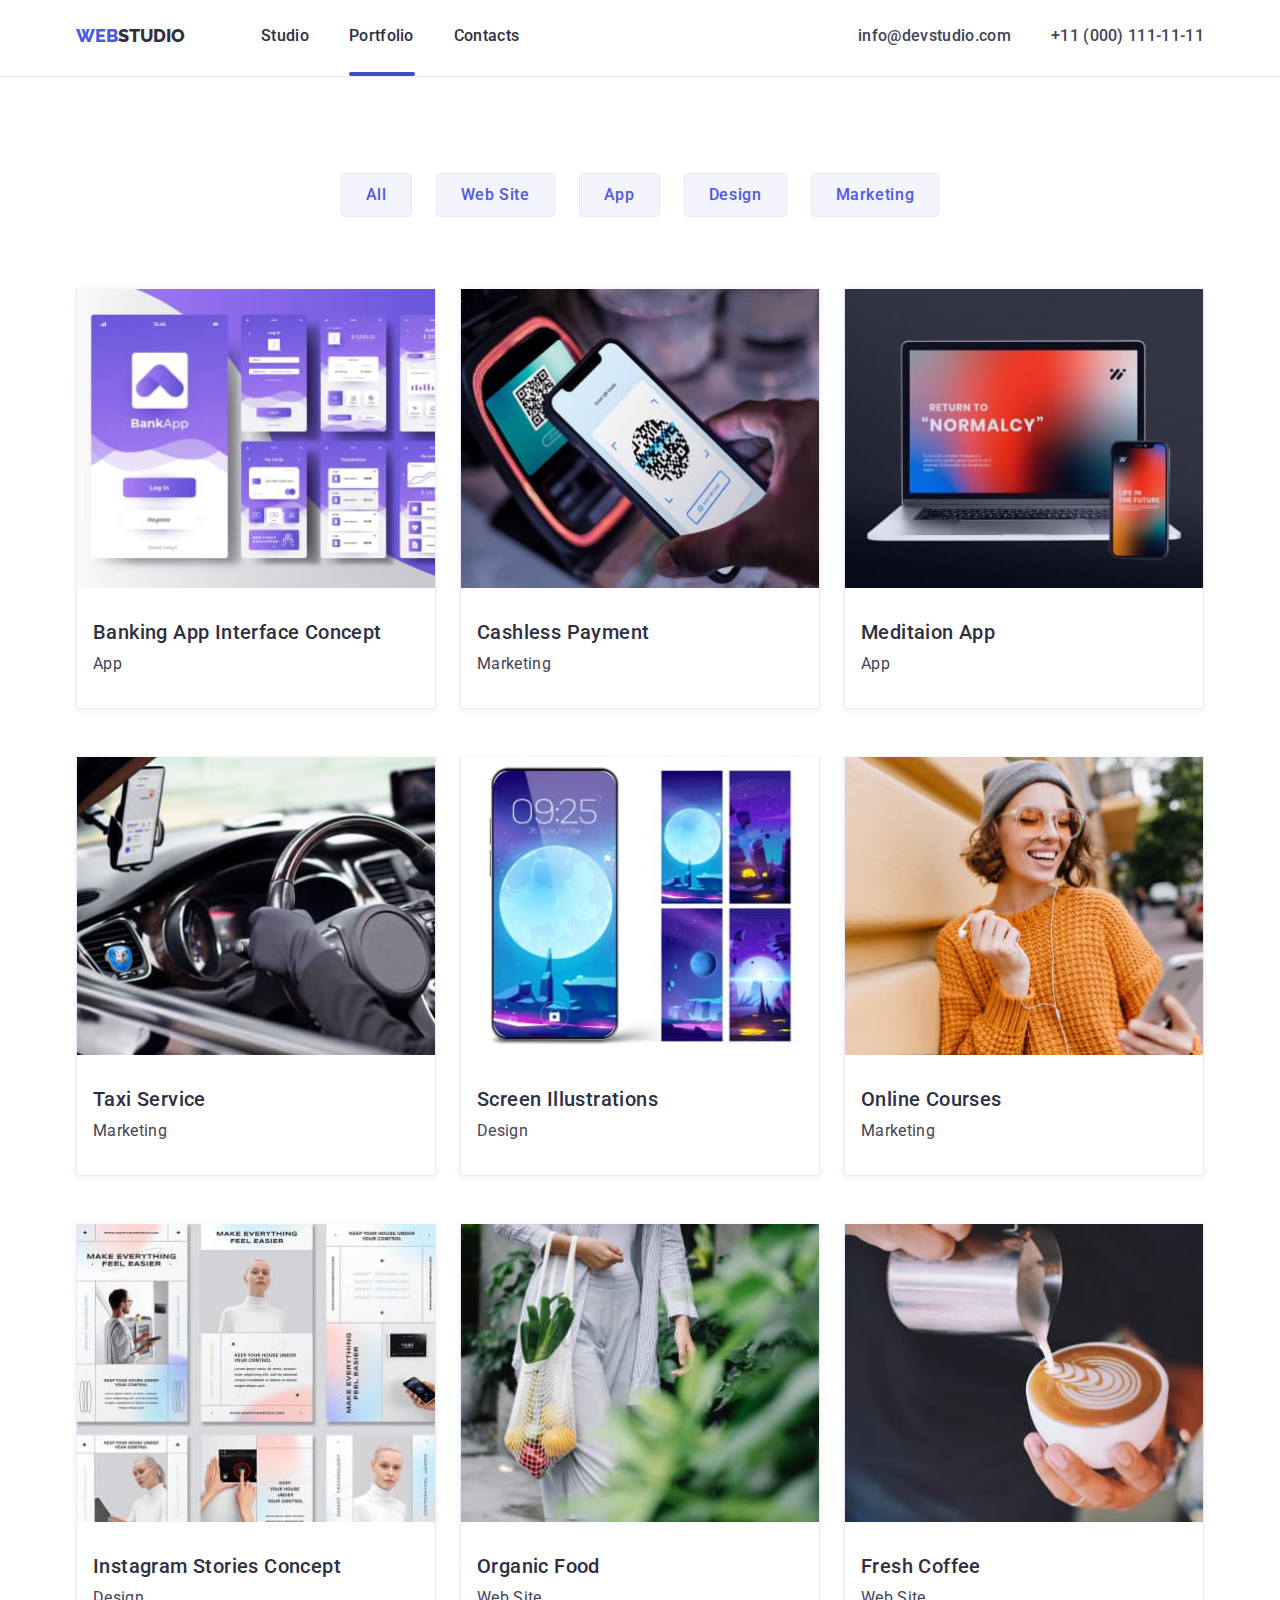
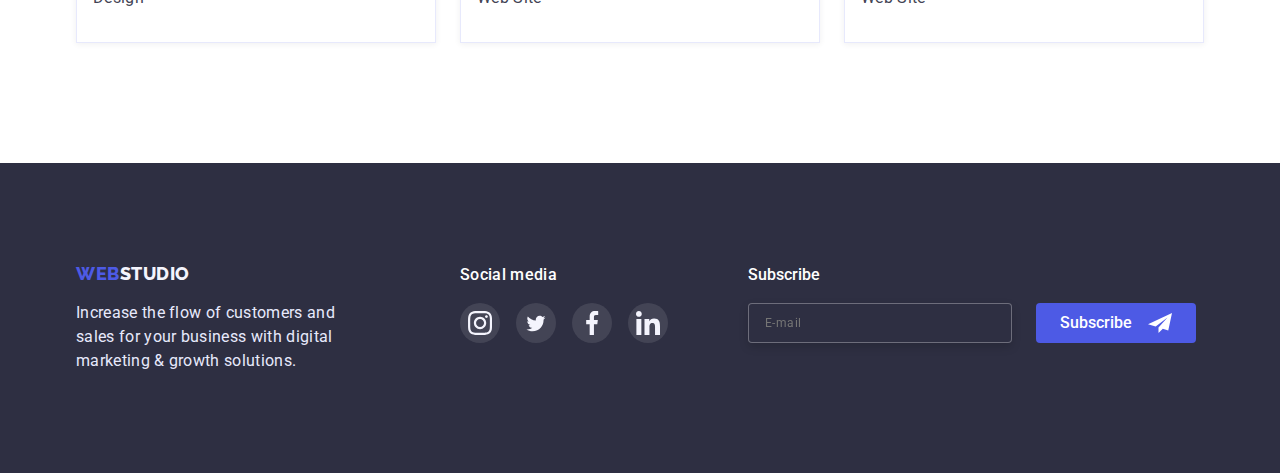
==== portfolio.html @ 26decfd2 "Initial commit" ====
<!DOCTYPE html>
<html lang="en">
  <head>
    <meta charset="UTF-8" />
    <meta http-equiv="X-UA-Compatible" content="IE=edge" />
    <meta name="viewport" content="width=device-width, initial-scale=1.0" />
    <title>Document</title>

    <link rel="preconnect" href="https://fonts.googleapis.com" />
    <link rel="preconnect" href="https://fonts.gstatic.com" crossorigin />
    <link
      href="https://fonts.googleapis.com/css2?family=Raleway:wght@800&family=Roboto:wght@400;500;700&display=swap"
      rel="stylesheet"
    />
    <link
      rel="stylesheet"
      href="https://cdnjs.cloudflare.com/ajax/libs/modern-normalize/1.1.0/modern-normalize.min.css"
    />
    <link rel="stylesheet" href="./css/styles.css" />
  </head>
  <body>
    <header class="headert">
      <div class="container">
        <div class="div-flex">
          <nav class="navigation">
            <a href="./index.html" class="logo"><span>Web</span>Studio</a>

            <ul class="site-nav">
              <li class="nav-flex">
                <a class="nav" href="./index.html">Studio</a>
              </li>
              <li class="nav-flex">
                <a class="nav nav-active" href="./portfolio.html">Portfolio</a>
              </li>
              <li class="nav-flex"><a class="nav" href="">Contacts</a></li>
            </ul>

            <address class="holder">
              <ul class="address-list-item">
                <li class="nav-flex">
                  <a class="address-list" href="mailto:info@devstudio.com"
                    >info@devstudio.com</a
                  >
                </li>
                <li class="nav-flex">
                  <a class="address-list" href="tel:+110001111111"
                    >+11 (000) 111-11-11</a
                  >
                </li>
              </ul>
            </address>
          </nav>
        </div>
      </div>
    </header>
    <main>
      <section class="control">
        <div class="container">
          <h1 hidden>Our Portfolio</h1>
          <ul class="btn-tiny">
            <li class="wide">
              <button class="btn-large" type="button">All</button>
            </li>
            <li class="wide">
              <button class="btn-large" type="button">Web Site</button>
            </li>
            <li class="wide">
              <button class="btn-large" type="button">App</button>
            </li>
            <li class="wide">
              <button class="btn-large" type="button">Design</button>
            </li>
            <li class="wide">
              <button class="btn-large" type="button">Marketing</button>
            </li>
          </ul>
          <ul class="pic">
            <li class="item-list">
              <a class="thumb" href="">
                <div class="overlay-position">
                  <img
                    src="./images/portfolio1.jpg"
                    alt="bank application"
                    width="360"
                  />

                  <div class="overlay">
                    <p class="thumb-text">
                      14 Stylish and User-Friendly App Design Concepts · Task
                      Manager App · Calorie Tracker App · Exotic Fruit Ecommerce
                      App · Cloud Storage App
                    </p>
                  </div>
                </div>
                <div class="huge">
                  <h2 class="headline">Banking App Interface Concept</h2>
                  <p class="headline-desc">App</p>
                </div>
              </a>
            </li>
            <li class="item-list">
              <a class="thumb" href="">
                <div class="overlay-position">
                  <img
                    src="./images/portfolio2.jpg"
                    alt="bank application"
                    width="360"
                  />

                  <div class="overlay">
                    <p class="thumb-text">
                      14 Stylish and User-Friendly App Design Concepts · Task
                      Manager App · Calorie Tracker App · Exotic Fruit Ecommerce
                      App · Cloud Storage App
                    </p>
                  </div>
                </div>
                <div class="huge">
                  <h2 class="headline">Cashless Payment</h2>
                  <p class="headline-desc">Marketing</p>
                </div>
              </a>
            </li>
            <li class="item-list">
              <a class="thumb" href="">
                <div class="overlay-position">
                  <img
                    src="./images/portfolio3.jpg"
                    alt="bank application"
                    width="360"
                  />

                  <div class="overlay">
                    <p class="thumb-text">
                      14 Stylish and User-Friendly App Design Concepts · Task
                      Manager App · Calorie Tracker App · Exotic Fruit Ecommerce
                      App · Cloud Storage App
                    </p>
                  </div>
                </div>
                <div class="huge">
                  <h2 class="headline">Meditaion App</h2>
                  <p class="headline-desc">App</p>
                </div>
              </a>
            </li>
            <li class="item-list">
              <a class="thumb" href="">
                <div class="overlay-position">
                  <img
                    src="./images/portfolio4.jpg"
                    alt="bank application"
                    width="360"
                  />

                  <div class="overlay">
                    <p class="thumb-text">
                      14 Stylish and User-Friendly App Design Concepts · Task
                      Manager App · Calorie Tracker App · Exotic Fruit Ecommerce
                      App · Cloud Storage App
                    </p>
                  </div>
                </div>
                <div class="huge">
                  <h2 class="headline">Taxi Service</h2>
                  <p class="headline-desc">Marketing</p>
                </div>
              </a>
            </li>
            <li class="item-list">
              <a class="thumb" href="">
                <div class="overlay-position">
                  <img
                    src="./images/portfolio5.jpg"
                    alt="bank application"
                    width="360"
                  />

                  <div class="overlay">
                    <p class="thumb-text">
                      14 Stylish and User-Friendly App Design Concepts · Task
                      Manager App · Calorie Tracker App · Exotic Fruit Ecommerce
                      App · Cloud Storage App
                    </p>
                  </div>
                </div>
                <div class="huge">
                  <h2 class="headline">Screen Illustrations</h2>
                  <p class="headline-desc">Design</p>
                </div>
              </a>
            </li>
            <li class="item-list">
              <a class="thumb" href="">
                <div class="overlay-position">
                  <img
                    src="./images/portfolio6.jpg"
                    alt="bank application"
                    width="360"
                  />

                  <div class="overlay">
                    <p class="thumb-text">
                      14 Stylish and User-Friendly App Design Concepts · Task
                      Manager App · Calorie Tracker App · Exotic Fruit Ecommerce
                      App · Cloud Storage App
                    </p>
                  </div>
                </div>
                <div class="huge">
                  <h2 class="headline">Online Courses</h2>
                  <p class="headline-desc">Marketing</p>
                </div>
              </a>
            </li>
            <li class="item-list">
              <a class="thumb" href="">
                <div class="overlay-position">
                  <img
                    src="./images/portfolio7.jpg"
                    alt="bank application"
                    width="360"
                  />

                  <div class="overlay">
                    <p class="thumb-text">
                      14 Stylish and User-Friendly App Design Concepts · Task
                      Manager App · Calorie Tracker App · Exotic Fruit Ecommerce
                      App · Cloud Storage App
                    </p>
                  </div>
                </div>
                <div class="huge">
                  <h2 class="headline">Instagram Stories Concept</h2>
                  <p class="headline-desc">Design</p>
                </div>
              </a>
            </li>
            <li class="item-list">
              <a class="thumb" href="">
                <div class="overlay-position">
                  <img
                    src="./images/portfolio8.jpg"
                    alt="bank application"
                    width="360"
                  />

                  <div class="overlay">
                    <p class="thumb-text">
                      14 Stylish and User-Friendly App Design Concepts · Task
                      Manager App · Calorie Tracker App · Exotic Fruit Ecommerce
                      App · Cloud Storage App
                    </p>
                  </div>
                </div>
                <div class="huge">
                  <h2 class="headline">Organic Food</h2>
                  <p class="headline-desc">Web Site</p>
                </div>
              </a>
            </li>
            <li class="item-list">
              <a class="thumb" href="">
                <div class="overlay-position">
                  <img
                    src="./images/portfolio9.jpg"
                    alt="bank application"
                    width="360"
                  />

                  <div class="overlay">
                    <p class="thumb-text">
                      14 Stylish and User-Friendly App Design Concepts · Task
                      Manager App · Calorie Tracker App · Exotic Fruit Ecommerce
                      App · Cloud Storage App
                    </p>
                  </div>
                </div>
                <div class="huge">
                  <h2 class="headline">Fresh Coffee</h2>
                  <p class="headline-desc">Web Site</p>
                </div>
              </a>
            </li>
          </ul>
        </div>
      </section>
    </main>
    <footer class="footer">
      <div class="container position">
        <div class="snippet">
          <a href="./index.html" class="logo-desc"><span>Web</span>Studio</a>
          <p class="items">
            Increase the flow of customers and sales for your business with
            digital marketing & growth solutions.
          </p>
        </div>
        <div class="subtitle-position">
          <h2 class="subtitle">Social media</h2>
          <ul class="subtitle-icon">
            <li class="subtitle-list">
              <a href="" class="subtitle-item">
                <svg class="sprite" width="24px" height="24px">
                  <use href="./images/icons.svg#icon-instagram"></use>
                </svg>
              </a>
            </li>
            <li class="subtitle-list">
              <a href="" class="subtitle-item">
                <svg class="sprite" width="24px" height="19px">
                  <use href="./images/icons.svg#icon-twitter"></use>
                </svg>
              </a>
            </li>
            <li class="subtitle-list">
              <a href="" class="subtitle-item">
                <svg class="sprite" width="24px" height="24px">
                  <use href="./images/icons.svg#icon-facebook"></use>
                </svg>
              </a>
            </li>
            <li class="subtitle-list">
              <a href="" class="subtitle-item">
                <svg class="sprite" width="24px" height="24px">
                  <use href="./images/icons.svg#icon-linkedin"></use>
                </svg>
              </a>
            </li>
          </ul>
        </div>
        <div class="form-position">
          <form class="form-table">
            <p class="form-heading">Subscribe</p>
            <div class="modal-pos-btn">
              <input
                aria-label="email"
                type="email"
                name="mail"
                id="mail"
                placeholder="E-mail"
                class="form-registration"
              />
              <button type="submit" class="form-btn">
                Subscribe
                <svg class="modal-picture-svg" width="24px" height="24px">
                  <use href="./images/icons.svg#icon-Frame"></use>
                </svg>
              </button>
            </div>
          </form>
        </div>
      </div>
    </footer>
  </body>
</html>
---- css/styles.css ----
a {
  text-decoration: none;
}
ul {
  margin: 0;
  padding: 0;
  list-style: 0;
}
h1,
h2,
h3,
h4,
p {
  margin: 0;
}
img {
  display: block;
  max-width: 100%;
  height: auto;
}
body {
  font-family: "Roboto", sans-serif;
  color: #434455;
  margin: 0;
}

.container {
  padding-left: 15px;
  padding-right: 15px;
  margin-left: auto;
  margin-right: auto;
  width: 1158px;
}
.headert {
  padding-top: 24px;
  border-bottom: 1px solid #e7e9fc;
}

/* ЛОГО */
.logo > span {
  font-family: "Raleway", sans-serif;
  font-size: 18px;
  line-height: 1.3;
  color: #4d5ae5;
  text-transform: uppercase;
  font-weight: 800;
  text-decoration: none;
}

.logo {
  font-family: "Raleway", sans-serif;
  font-size: 18px;
  line-height: 1.3;
  color: #2e2f42;
  text-transform: uppercase;
  font-weight: 800;
  text-decoration: none;
}

.site-nav {
  font-weight: 500;
  list-style-type: none;
  display: flex;
  margin-left: 76px;
  position: relative;
}
.site-nav .nav {
  display: block;
}
.site-nav .nav-flex:not(:last-child) {
  margin-right: 40px;
}

.nav {
  font-size: 16px;
  line-height: 1.5;
  letter-spacing: 0.02em;
  color: #2e2f42;
  text-decoration: none;
}
.navigation {
  display: flex;
  text-align: center;
  padding-bottom: 28px;
}
.nav:hover,
.nav:focus {
  color: #404bbf;
  transition-timing-function: cubic-bezier(0.4, 0, 0.2, 1);
  transition-duration: 250ms;
}
.address-list {
  text-decoration: none;
  color: #434455;
}

.address-list-item {
  display: flex;
  font-size: 16px;
  line-height: 1.5;
  letter-spacing: 0.02em;
  list-style-type: none;
  font-style: normal;
  font-weight: 500;
  margin-top: 0;
  margin-bottom: 0;
  margin-left: auto;
}
.address-list-item .nav-flex + .nav-flex {
  margin-left: 40px;
}

.address-list:hover,
.address-list:focus {
  color: #404bbf;
  transition-timing-function: cubic-bezier(0.4, 0, 0.2, 1);
  transition-duration: 250ms;
}
.holder {
  margin-left: auto;
}
.navigation-active::after {
  content: "";
  position: absolute;
  display: block;
  background: #404bbf;
  border-radius: 2px;
  width: 48px;
  height: 4px;
  margin-top: 24px;
}
.nav-active::after {
  content: "";
  position: absolute;
  display: block;
  background: #404bbf;
  border-radius: 2px;
  width: 66px;
  height: 4px;
  margin-top: 24px;
}
/* Секция Герой */
.title {
  font-weight: 700;
  font-size: 56px;
  letter-spacing: 0.02em;
  line-height: 1.1;
  color: #ffffff;
  width: 496px;
  margin: auto;
}
.thumbnail {
  background-size: cover;
  max-width: 1440px;
  background-image: linear-gradient(
      rgba(46, 47, 66, 0.7),
      rgba(46, 47, 66, 0.7)
    ),
    url("../images/people-office.jpg");
  margin-left: auto;
  margin-right: auto;
  text-align: center;
  background-color: #2e2f42;
  padding-bottom: 188px;
  padding-top: 188px;
}
button {
  font-family: inherit;
  cursor: pointer;
}
.btn:hover,
.btn:focus {
  background-color: #404bbf;
  transition-timing-function: cubic-bezier(0.4, 0, 0.2, 1);
  transition-duration: 250ms;
}
.btn-tiny {
  list-style-type: none;
  display: flex;
  justify-content: center;

  margin-bottom: 72px;
}
.btn-large {
  font-weight: 500;
  display: flex;
  align-items: center;
  text-align: center;
  letter-spacing: 0.04em;
  background: #f4f4fd;
  color: #4d5ae5;
  display: inline-block;
  border: 1px solid #e7e9fc;
  border-radius: 4px;
  min-width: 30px;
  padding: 12px 24px;
}
.btn-large:hover,
.btn-large:focus {
  background-color: #404bbf;
  color: #ffffff;
  transition-timing-function: cubic-bezier(0.4, 0, 0.2, 1);
  transition-duration: 250ms;
}
.btn {
  font-weight: 500;
  align-items: center;
  font-size: 16px;
  line-height: 1.5;
  letter-spacing: 0.04em;
  color: #ffffff;
  padding: 16px 32px;
  display: inline-block;
  min-width: 169px;
  text-align: center;
  margin-top: 48px;
  background: #4d5ae5;
  box-shadow: 0px 4px 4px rgba(0, 0, 0, 0.15);
  border-radius: 4px;
  border: none;
}
/* Секция1 */
.section {
  padding-top: 120px;
  padding-bottom: 120px;
}
.subject {
  font-weight: 500;
  font-size: 20px;
  line-height: 1.2;
  color: #2e2f42;
  letter-spacing: 0.02em;
  margin-bottom: 8px;
}
.item {
  font-size: 16px;
  line-height: 1.5;
  color: #434455;
  letter-spacing: 0.02em;
  list-style-type: none;
  margin-top: 0;
  width: 264px;
}
.aside {
  list-style-type: none;
  display: flex;
}

.excerpt {
  margin-right: 24px;
}
.excerpt:last-child {
  margin-right: 0px;
}
.avatar {
  display: flex;
  justify-content: center;
  padding: 24px 100px;
  background: #f4f4fd;
  border-radius: 4px;
  margin-bottom: 8px;
}
.avatar-icon {
  width: 64px;
  height: 64px;
}

/* Секция2 */
.heading {
  font-weight: 700;
  font-size: 36px;
  line-height: 1.1;
  text-align: center;
  text-transform: capitalize;
  color: #2e2f42;
  letter-spacing: 0.02em;
  margin-bottom: 72px;
  margin-top: 0;
}
.content {
  padding-bottom: 120px;
}
.pic {
  list-style-type: none;
  display: flex;
  flex-wrap: wrap;
}
.image {
  box-shadow: 0px 1px 6px rgba(46, 47, 66, 0.08),
    0px 1px 1px rgba(46, 47, 66, 0.16), 0px 2px 1px rgba(46, 47, 66, 0.08);
  border-radius: 0px 0px 4px 4px;
  margin-right: 24px;
  /* text-align: center; */
}
.image:last-child {
  margin-right: 0px;
}
/* Секция3 */
.foto {
  padding: 32px 16px;
}
.position-block {
  display: flex;
  flex-wrap: wrap;
}
.userpic {
  display: flex;
  padding: 0;
  margin: 0;
  list-style: none;
  gap: 24px;
  justify-content: center;
  align-items: center;
}
.userpic-item-list {
  height: 40px;
  width: 40px;
  background: #4d5ae5;
  border-radius: 50%;
}
.userpic-item {
  display: flex;
  width: 100%;
  height: 100%;
  justify-content: center;
  align-items: center;
}
.userpic-list {
  width: 100%;
}
.userpic-item-list:hover,
.userpic-item-list:focus {
  background: #404bbf;
  transition-timing-function: cubic-bezier(0.4, 0, 0.2, 1);
  transition-duration: 250ms;
}

.content-last {
  margin-top: 120px;
  margin-bottom: 120px;
}
.thumb {
  text-decoration: none;
}

.headline {
  font-weight: 500;
  font-size: 20px;
  line-height: 1.2;
  letter-spacing: 0.02em;
  color: #2e2f42;
  margin-bottom: 8px;
}
.headline-desc {
  font-size: 16px;
  line-height: 1.5;
  letter-spacing: 0.02em;
  list-style-type: none;
  color: #434455;
  margin: 0;
}
.desc {
  font-size: 16px;
  line-height: 1.5;
  letter-spacing: 0.02em;
  list-style-type: none;
  color: #434455;
  margin-bottom: 8px;
}
.picture {
  list-style-type: none;
  margin-top: 0;
  display: flex;
  text-align: center;
}
.inner {
  padding-bottom: 120px;
  padding-top: 120px;
  background: #f4f4fd;
}

/* Секция 4 */
.icons {
  display: flex;
  list-style: none;
  margin: 0;
  padding: 0;
  gap: 24px;
}
.icons-list {
  display: flex;
  width: 168px;
  height: 88px;
  border: 1px solid #8e8f99;
  border-radius: 4px;
}
.icons-item:is(:hover, :focus) .icons-item-list {
  fill: #404bbf;
  transition-timing-function: cubic-bezier(0.4, 0, 0.2, 1);
  transition-duration: 250ms;
}

.icons-list:hover,
.icons-list:focus {
  fill: #404bbf;
  border: 1px solid #404bbf;
  transition-timing-function: cubic-bezier(0.4, 0, 0.2, 1);
  transition-duration: 250ms;
}

.icons-item {
  display: flex;
  width: 100%;
  height: 100%;
  justify-content: center;
  align-items: center;
  padding: 16px 32px;
}
.icons-item-list {
  width: 104px;
  height: 56px;
  fill: #afb1b8;
}

/* Футер */
.logo-desc {
  font-family: "Raleway", sans-serif;
  font-weight: 800;
  font-size: 18px;
  line-height: 1.2;
  display: flex;
  align-items: center;
  letter-spacing: 0.03em;
  text-transform: uppercase;
  color: #f4f4fd;
  background-color: #2e2f42;
  text-decoration: none;
  display: inline-block;
  margin-bottom: 16px;
}
.logo-desc > span {
  font-family: "Raleway", sans-serif;
  font-style: normal;
  font-weight: 800;
  font-size: 18px;
  line-height: 1.2;
  align-items: center;
  letter-spacing: 0.03em;
  text-transform: uppercase;
  color: #4d5ae5;
  text-decoration: none;
  margin-bottom: 16px;
}
.footer {
  padding-top: 100px;
  padding-bottom: 100px;
  background-color: #2e2f42;
}
.items {
  color: #e7e9fc;
  background-color: #2e2f42;
  font-size: 16px;
  line-height: 1.5;
  letter-spacing: 0.02em;
  margin-top: 0px;

  width: 264px;
}
.position {
  display: flex;
  align-items: baseline;
}
.snippet {
  width: 264px;
}
.subtitle-position {
  margin-left: 120px;
}
.subtitle-icon {
  display: flex;
  gap: 16px;
}

.subtitle-list {
  display: flex;
  list-style: none;
  width: 40px;
  height: 40px;
}
.subtitle-item {
  display: flex;
  width: 100%;
  height: 100%;
  align-items: center;
  border-radius: 50%;
  justify-content: center;
  background: rgba(255, 255, 255, 0.1);
}
.subtitle {
  font-weight: 500;
  color: #ffffff;
  letter-spacing: 0.02em;
  font-size: 16px;
  line-height: 1.5;
  margin-bottom: 16px;
}
.subtitle-item:hover,
.subtitle-item:focus {
  background: #31d0aa;
  transition-timing-function: cubic-bezier(0.4, 0, 0.2, 1);
  transition-duration: 250ms;
}
.form-table {
  margin-left: 80px;
}

.modal-pos-btn {
  display: flex;
}
.modal-picture-svg {
  position: absolute;
  fill: #ffffff;
  margin-left: 16px;
}
.form-posit {
  display: flex;
}

.form-heading {
  font-weight: 500;
  font-size: 16px;
  line-height: 1.5;
  color: #ffffff;
  margin-bottom: 16px;
}

.form-btn {
  display: inline;
  margin-left: 24px;
  font-weight: 500;
  font-size: 16px;
  line-height: 1.5;
  color: #ffffff;
  background: #4d5ae5;
  border-radius: 4px;
  padding: 8px 64px 8px 24px;
  border: none;
}
.form-btn:hover,
.form-btn:focus {
  background-color: #404bbf;
  transition-timing-function: cubic-bezier(0.4, 0, 0.2, 1);
  transition-duration: 250ms;
}
.form-registration {
  width: 264px;
  height: 40px;
  border: 1px solid rgba(255, 255, 255, 0.3);
  filter: drop-shadow(0px 4px 4px rgba(0, 0, 0, 0.15));
  border-radius: 4px;
  background-color: #2e2f42;
  font-weight: 400;
  font-size: 12px;
  line-height: 2;
  letter-spacing: 0.04em;
  padding-top: 8px;
  padding-bottom: 8px;
  padding-left: 16px;
  color: rgba(255, 255, 255, 0.6);
}
.form-registration:focus {
  transition-timing-function: cubic-bezier(0.4, 0, 0.2, 1);
  transition-duration: 250ms;
}

/* Portfolio */

.item-list {
  width: 360px;
  margin-bottom: 48px;
  margin-right: 24px;
  border-left: 1px solid #e7e9fc;
  border-right: 1px solid #e7e9fc;
  border-bottom: 1px solid #e7e9fc;
  box-shadow: 0px 1px 6px rgba(46, 47, 66, 0.08);
}
.item-list:hover,
.item-list:focus {
  box-shadow: 0px 1px 6px rgba(46, 47, 66, 0.08),
    0px 1px 1px rgba(46, 47, 66, 0.16), 0px 2px 1px rgba(46, 47, 66, 0.08);
  transition-timing-function: cubic-bezier(0.4, 0, 0.2, 1);
  transition-duration: 250ms;
}
.item-list:nth-child(3n) {
  margin-right: 0px;
}
.item-list:nth-child(n + 7) {
  margin-bottom: 0;
}
.control {
  padding-top: 96px;
  padding-bottom: 120px;
}
.wide {
  margin-right: 24px;
}
.wide:last-child {
  margin-right: 0px;
}
.huge {
  padding: 32px 16px;
}
.overlay-position {
  position: relative;
  overflow: hidden;
}
.overlay {
  position: absolute;
  background: #4d5ae5;
  width: 100%;
  height: 100%;
  top: 0;
  left: 0;
  opacity: 0;
  transform: translateY(100%);
  transition: transform 250ms cubic-bezier(0.4, 0, 0.2, 1);
}

.thumb:hover .overlay {
  opacity: 1;
  transform: translateY(0);
}

.thumb-text {
  font-weight: 400;
  font-size: 16px;
  line-height: 1.5;
  letter-spacing: 0.02em;
  color: #f4f4fd;
  padding: 40px 32px 164px 32px;
}
/* Модельное Окно */
.backdrop {
  position: fixed;
  top: 0;
  left: 0;
  width: 100%;
  height: 100%;
  background: rgba(46, 47, 66, 0.4);
  transition: cubic-bezier(0.4, 0, 0.2, 1) scale(1.1);
  opacity: 1;
  visibility: visible;
}
.backdrop.is-hidden {
  pointer-events: none;
  opacity: 0;
  visibility: hidden;
  transform: scale(0.1);
}
.backdrop.is-hidden.modal {
  pointer-events: none;
  opacity: 0;
  visibility: hidden;
  transform: scale(0.1);
}
.modal {
  position: absolute;
  top: 50%;
  left: 50%;
  transform: translate(-50%, -50%) scale(1);
  transition-timing-function: cubic-bezier(0.4, 0, 0.2, 1);
  transition-duration: 250ms;
  width: 408px;
  height: 584px;
  background: #fcfcfc;
  box-shadow: 0px 1px 1px rgba(0, 0, 0, 0.14), 0px 1px 3px rgba(0, 0, 0, 0.12),
    0px 2px 1px rgba(0, 0, 0, 0.2);
  border-radius: 4px;
  padding: 72px 24px 24px 24px;
}
.modal-svg {
  position: absolute;
  transform: translate(-50%, -50%);
}

.modal-btn {
  position: absolute;
  right: 0%;
  top: 0%;
  background: #e7e9fc;
  border: 1px solid rgba(0, 0, 0, 0.1);
  border-radius: 50%;
  top: 24px;
  right: 24px;
  width: 24px;
  height: 24px;
}
.modal-btn:hover,
.modal-btn:focus {
  background: #404bbf;
  transition-timing-function: cubic-bezier(0.4, 0, 0.2, 1);
  transition-duration: 250ms;
}
.modal-btn:is(:hover, :focus) .modal-svg {
  fill: #ffffff;
  transition-timing-function: cubic-bezier(0.4, 0, 0.2, 1);
  transition-duration: 250ms;
}
.modal-title {
  font-weight: 500;
  font-size: 16px;
  line-height: 1.5;
  color: #2e2f42;
  letter-spacing: 0.02em;
  text-align: center;
  margin-bottom: 16px;
}

.modal-input {
  width: 100%;
  height: 40px;
  border: 1px solid rgba(33, 33, 33, 0.2);
  border-radius: 4px;
  background-color: transparent;
  font-size: 12px;
  line-height: 1.1;
  letter-spacing: 0.01em;
  color: #8e8f99;
  font-weight: 400;
  padding-left: 38px;
  outline: transparent;
  transition-timing-function: cubic-bezier(0.4, 0, 0.2, 1);
  transition-duration: 250ms;

  margin-bottom: 8px;
}
.modal-input:focus {
  border: 1px solid #4d5ae5;
  border-radius: 4px;
  transition-timing-function: cubic-bezier(0.4, 0, 0.2, 1);
  transition-duration: 250ms;
}
.modal-input:focus + .modal-svg-pic {
  fill: #4d5ae5;
  transition-timing-function: cubic-bezier(0.4, 0, 0.2, 1);
  transition-duration: 250ms;
}

.modal-input-name {
  width: 100%;
  height: 40px;
  border: 1px solid rgba(33, 33, 33, 0.2);
  border-radius: 4px;
  background-color: transparent;
  outline: transparent;

  margin-bottom: 8px;
  padding-left: 38px;
  transition-timing-function: cubic-bezier(0.4, 0, 0.2, 1);
  transition-duration: 250ms;
}
.modal-name {
  position: relative;
  display: block;
}
.modal-input-name:focus {
  border: 1px solid #4d5ae5;
  border-radius: 4px;
  transition-timing-function: cubic-bezier(0.4, 0, 0.2, 1);
  transition-duration: 250ms;
}
.modal-input-name:focus + .modal-svg-pic {
  fill: #4d5ae5;
  transition-timing-function: cubic-bezier(0.4, 0, 0.2, 1);
  transition-duration: 250ms;
}
.modal-svg-pic {
  position: absolute;
  top: 60%;
  left: 19px;
  transform: translateY(-50%);
}
.modal-lead {
  font-weight: 400;
  font-size: 12px;
  line-height: 1.1;
  letter-spacing: 0.04em;
  color: #8e8f99;
  margin-bottom: 4px;
  display: block;
  position: relative;
}

.modal-commment {
  display: block;
  width: 100%;
  height: 120px;
  border: 1px solid rgba(33, 33, 33, 0.2);
  border-radius: 4px;
  background-color: transparent;
  outline: transparent;
  font-weight: 400;
  font-size: 12px;
  line-height: 1.1;
  letter-spacing: 0.04em;
  transition-timing-function: cubic-bezier(0.4, 0, 0.2, 1);
  transition-duration: 250ms;
  resize: none;
  padding: 16px 8px 16px 8px;
  color: rgba(117, 117, 117, 0.5);
  margin-bottom: 16px;
}
.user-com {
  font-weight: 400;
  font-size: 12px;
  line-height: 1.1;
  letter-spacing: 0.01em;
  color: #8e8f99;
  display: block;
  margin-bottom: 4px;
}
.user-phone {
  font-weight: 400;
  font-size: 12px;
  line-height: 1.1;
  letter-spacing: 0.01em;
  color: #8e8f99;
  display: block;
}
.user-name {
  display: block;
}
.user-email {
  font-weight: 400;
  font-size: 12px;
  line-height: 1.1;
  letter-spacing: 0.01em;
  color: #8e8f99;
  display: block;
}

.modal-text {
  font-weight: 400;
  font-size: 12px;
  line-height: 1.1;
  letter-spacing: 0.04em;
  color: #757575;
  margin-left: 8px;
}
.modal-link {
  color: #4d5ae5;
  text-decoration: underline;
  font-weight: 400;
  font-size: 12px;
  line-height: 1.1;
  letter-spacing: 0.04em;
}

.modal-button {
  padding: 16px 32px;
  width: 169px;
  font-weight: 500;
  font-size: 16px;
  line-height: 1.5;
  letter-spacing: 0.04em;
  color: #ffffff;
  background: #4d5ae5;
  box-shadow: 0px 4px 4px rgba(0, 0, 0, 0.15);
  border-radius: 4px;
  border: none;
  display: block;
  margin-left: auto;
  margin-right: auto;
}
.modal-button:hover,
.modal-button:focus {
  background-color: #404bbf;
  transition-timing-function: cubic-bezier(0.4, 0, 0.2, 1);
  transition-duration: 250ms;
}
.checkbox {
  position: absolute;
  width: 1px;
  height: 1px;
  margin: -1px;
  border: 0;
  padding: 0;
  white-space: nowrap;
  clip-path: inset(100%);
  clip: rect(0 0 0 0);
  overflow: hidden;
}
.label-checkbox {
  display: flex;
  align-items: center;
  width: 100%;
  margin-bottom: 24px;
}

.icon {
  border: 1.25px solid #2e2f42;
  border-radius: 2px;
  width: 16px;
  height: 16px;
  cursor: pointer;
}
.checkbox:checked + .icon {
  background: #404bbf;
  background-image: url(../images/Vector.svg);
  background-repeat: no-repeat;
  background-position: center;
  border: 1.25px solid #404bbf;
  border-radius: 2px;
}
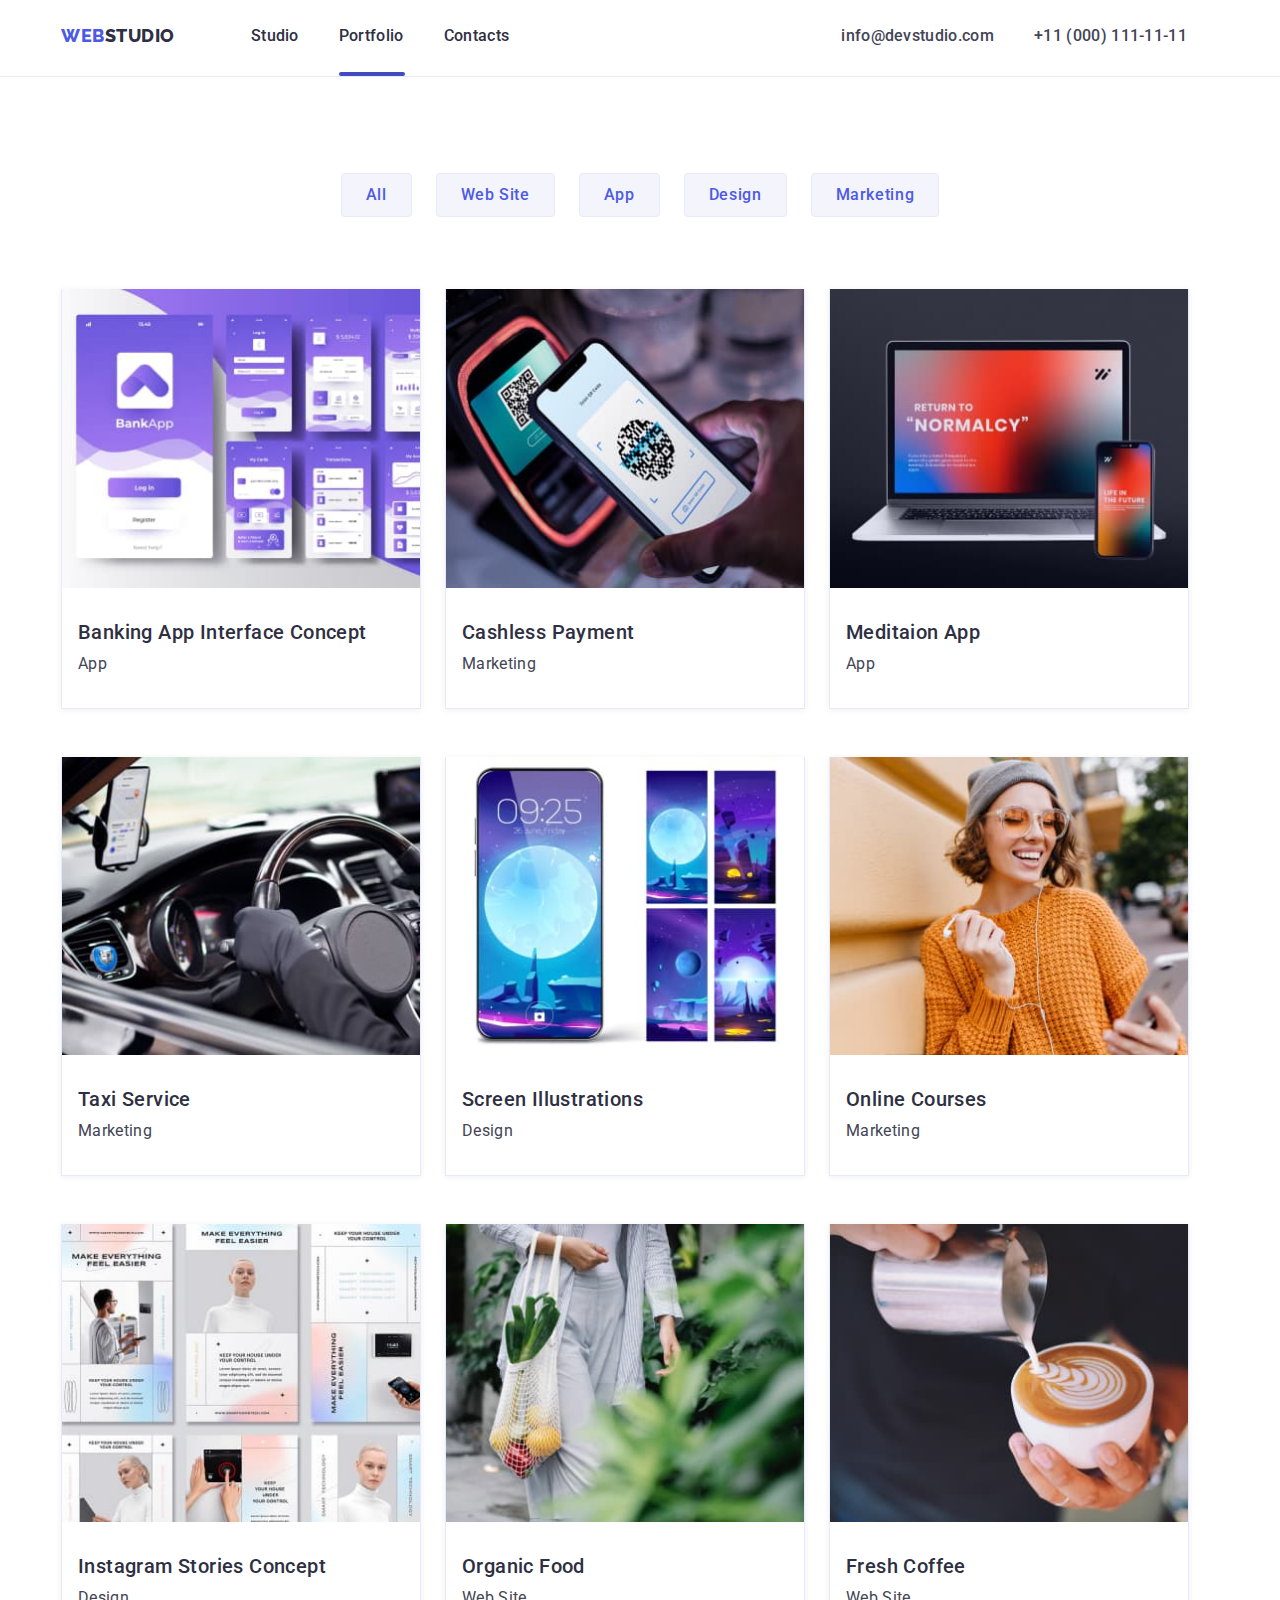
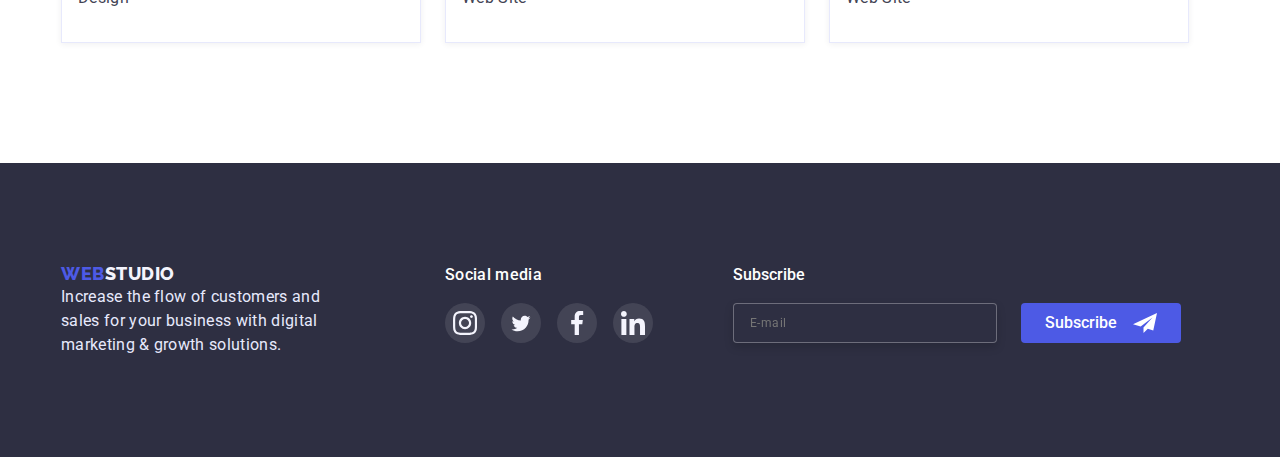
==== commit e6fa832e: "dz7." ====
--- a/portfolio.html
+++ b/portfolio.html
@@ -16,6 +16,9 @@
       rel="stylesheet"
       href="https://cdnjs.cloudflare.com/ajax/libs/modern-normalize/1.1.0/modern-normalize.min.css"
     />
+    <link rel="stylesheet" href="./css/mobile.css" />
+    <link rel="stylesheet" href="./css/tablet.css" />
+    <link rel="stylesheet" href="./css/dekstop.css" />
     <link rel="stylesheet" href="./css/styles.css" />
   </head>
   <body>
--- a/css/mobile.css
+++ b/css/mobile.css
@@ -0,0 +1,258 @@
+@media screen and (min-width: 0px) and (max-width: 767px) {
+  .container {
+    max-width: 428px;
+    margin-left: auto;
+    margin-right: auto;
+  }
+  .modal-commment {
+    margin-bottom: 18px;
+  }
+  .modal {
+    padding-left: 16px;
+    padding-right: 16px;
+  }
+  .form-heading {
+    display: flex;
+    justify-content: center;
+  }
+  .modal-pos-btn {
+    flex-direction: column;
+    align-items: center;
+  }
+  .form-registration {
+    width: 398px;
+    margin-bottom: 16px;
+  }
+  .subtitle-position {
+    padding-bottom: 72px;
+  }
+  .snippet {
+    padding-bottom: 72px;
+  }
+  .footer {
+    padding-top: 96px;
+    padding-bottom: 96px;
+  }
+  .section {
+    padding-top: 96px;
+    padding-bottom: 96px;
+  }
+  .subtitle-icon {
+    justify-content: center;
+  }
+  .subtitle {
+    display: flex;
+    justify-content: space-around;
+  }
+  .logo-desc {
+    display: flex;
+    justify-content: center;
+  }
+  .snippet {
+    margin-left: auto;
+    margin-right: auto;
+  }
+  .content-last {
+    padding-top: 96px;
+    padding-bottom: 96px;
+  }
+  .icons-list {
+    margin-right: 16px;
+    margin-bottom: 72px;
+  }
+  .icons-list:nth-child(5n) {
+    margin-bottom: 0;
+  }
+  .icons-list:last-child {
+    margin-bottom: 0;
+  }
+  .icons {
+    flex-wrap: wrap;
+    justify-content: center;
+  }
+  .image:last-child {
+    margin-bottom: 0px;
+  }
+  .image {
+    margin-right: 0;
+    margin-bottom: 72px;
+  }
+  .inner {
+    padding-bottom: 128px;
+    padding-top: 96px;
+  }
+  .picture {
+    flex-direction: column;
+    align-items: center;
+  }
+  .content {
+    display: none;
+  }
+  .thumbnail {
+    background-image: linear-gradient(
+        rgba(46, 47, 66, 0.7),
+        rgba(46, 47, 66, 0.7)
+      ),
+      url("../images/Dark-bg.mob.jpg");
+  }
+  @media (min-device-pixel-ratio: 2),
+    (min-resolution: 192dpi),
+    (min-resolution: 2dppx) {
+    .thumbnail {
+      background-image: url("../images/Dark-bg.mob2x.jpg");
+    }
+  }
+  .title {
+    font-size: 36px;
+    width: 320px;
+  }
+  .avatar {
+    display: none;
+  }
+  .subject {
+    font-weight: 700;
+    font-size: 36px;
+    line-height: 1.1;
+    text-align: center;
+  }
+  .excerpt {
+    margin-bottom: 72px;
+  }
+  .item {
+    font-weight: 500;
+  }
+
+  /* Мобильное меню */
+  .mobile-menu-icon {
+    stroke: #2e2f42;
+  }
+  .page-header {
+    display: flex;
+    align-items: center;
+    justify-content: space-between;
+    padding-top: 24px;
+    padding-bottom: 24px;
+  }
+  .mobile-menu {
+    border: none;
+    background-color: transparent;
+    padding: 0;
+    line-height: 0;
+  }
+  .mobile-menu-pos {
+    position: fixed;
+    width: 100%;
+    height: 100%;
+    z-index: 1001;
+    top: 0;
+    left: 0;
+    background: #ffffff;
+    box-shadow: 0px 2px 1px rgba(46, 47, 66, 0.08),
+      0px 1px 1px rgba(46, 47, 66, 0.16), 0px 1px 6px rgba(46, 47, 66, 0.08);
+    opacity: 0;
+    visibility: hidden;
+    pointer-events: none;
+    transition-timing-function: cubic-bezier(0.4, 0, 0.2, 1);
+    transition-duration: 250ms;
+    display: flex;
+    flex-direction: column;
+    justify-content: space-between;
+  }
+  .mobile-menu-pos.is-open {
+    opacity: 1;
+    visibility: visible;
+    pointer-events: auto;
+  }
+  .btn-mobile-menu {
+    position: absolute;
+    right: 0%;
+    top: 0%;
+    background: #e7e9fc;
+    border: 1px solid rgba(0, 0, 0, 0.1);
+    border-radius: 50%;
+    top: 24px;
+    right: 24px;
+    width: 24px;
+    height: 24px;
+    cursor: pointer;
+    margin-bottom: 32px;
+  }
+  .svg-mobile-menu {
+    position: absolute;
+    transform: translate(-50%, -50%);
+  }
+  .btn-mobile-menu:hover,
+  .btn-mobile-menu:focus {
+    background: #404bbf;
+    transition-timing-function: cubic-bezier(0.4, 0, 0.2, 1);
+    transition-duration: 250ms;
+  }
+  .mobile-menu-container {
+    padding: 80px 35px 40px 40px;
+  }
+  .menu-navigation {
+    list-style: none;
+    margin-bottom: 40px;
+  }
+  .nav-link {
+    font-weight: 700;
+    font-size: 36px;
+    line-height: 40px;
+    letter-spacing: 0.02em;
+    color: #2e2f42;
+    text-decoration: none;
+    list-style: none;
+  }
+  .nav-link-list {
+    font-weight: 700;
+    font-size: 36px;
+    line-height: 40px;
+    letter-spacing: 0.02em;
+    text-decoration: none;
+    list-style: none;
+    color: #404bbf;
+  }
+  .mobile-address-list {
+    margin-top: 284px;
+  }
+  .mobile-address {
+    list-style: none;
+    font-weight: 700;
+    font-size: 36px;
+    line-height: 40px;
+    letter-spacing: 0.02em;
+    color: #4d5ae5;
+    margin-bottom: 40px;
+  }
+  .mobile-address-item {
+    list-style: none;
+    font-weight: 500;
+    font-size: 20px;
+    line-height: 24px;
+    letter-spacing: 0.02em;
+  }
+  .mobile-address-color {
+    color: #434455;
+  }
+  .mobile-svg-list {
+    display: flex;
+    justify-content: center;
+    align-items: center;
+    gap: 56px;
+    margin-top: 48px;
+  }
+  .mobile-item {
+    list-style: none;
+    height: 40px;
+    width: 40px;
+    background: #4d5ae5;
+    border-radius: 50%;
+  }
+  .mobile-link {
+    display: flex;
+    width: 100%;
+    height: 100%;
+    justify-content: center;
+    align-items: center;
+  }
+}
--- a/css/tablet.css
+++ b/css/tablet.css
@@ -0,0 +1,172 @@
+@media screen and (min-width: 768px) and (max-width: 1199px) {
+  .content {
+    display: none;
+  }
+  .excerpt {
+    margin-right: 24px;
+  }
+  .content-last {
+    padding-top: 96px;
+    padding-bottom: 96px;
+  }
+  .form-registration {
+    width: 264px;
+  }
+  .modal {
+    padding-left: 24px;
+    padding-right: 24px;
+  }
+  .form-table {
+    margin-right: 50px;
+  }
+  .position {
+    display: flex;
+    flex-wrap: wrap;
+    justify-content: center;
+    padding-top: 96px;
+    padding-bottom: 96px;
+  }
+  .form-position {
+    margin-top: 72px;
+  }
+  .subtitle-position {
+    margin-left: 24px;
+  }
+  .logo-desc {
+    display: inline-block;
+  }
+  .picture {
+    flex-wrap: wrap;
+    justify-content: center;
+  }
+  .icons {
+    flex-wrap: wrap;
+    justify-content: center;
+  }
+  .icons-list {
+    margin-right: 24px;
+    margin-bottom: 72px;
+  }
+  .image {
+    margin-right: 24px;
+    margin-bottom: 64px;
+  }
+  .item {
+    width: 356px;
+    font-weight: 500;
+  }
+  .icons-list:nth-child(4n) {
+    margin-bottom: 0;
+  }
+  .icons-list:nth-child(5n) {
+    margin-bottom: 0;
+  }
+  .icons-list:last-child {
+    margin-bottom: 0;
+  }
+  .inner {
+    padding-bottom: 104px;
+    padding-top: 96px;
+  }
+  .thumbnail {
+    background-image: linear-gradient(
+        rgba(46, 47, 66, 0.7),
+        rgba(46, 47, 66, 0.7)
+      ),
+      url("../images/Dark-bg.tab.jpg");
+  }
+  @media (min-device-pixel-ratio: 2),
+    (min-resolution: 192dpi),
+    (min-resolution: 2dppx) {
+    .thumbnail {
+      background-image: url("../images/Dark-bg.tab2x.jpg");
+    }
+  }
+  .title {
+    font-size: 56px;
+    width: 496px;
+  }
+  .aside {
+    display: flex;
+    flex-wrap: wrap;
+  }
+  .excerpt {
+    width: 356px;
+    margin-bottom: 72px;
+  }
+  .subject {
+    font-weight: 700;
+    font-size: 36px;
+    line-height: 1.1;
+  }
+  .avatar {
+    display: none;
+  }
+  .mobile-menu-pos {
+    display: none;
+  }
+  .container {
+    max-width: 766px;
+    margin-left: auto;
+    margin-right: auto;
+  }
+  .mobile-menu {
+    display: none;
+  }
+  .logo {
+    margin-right: 123px;
+  }
+  .navigation {
+    display: flex;
+    text-align: center;
+    margin-bottom: 12px;
+  }
+  /* .holder {
+    margin-right: auto;
+  } */
+  .nav-flex {
+    list-style: none;
+    text-decoration: none;
+  }
+  .site-nav {
+    font-weight: 500;
+    list-style-type: none;
+    display: flex;
+    gap: 40px;
+  }
+  .site-nav .nav {
+    display: block;
+  }
+  .nav {
+    font-size: 16px;
+    line-height: 1.5;
+    letter-spacing: 0.02em;
+    color: #2e2f42;
+    text-decoration: none;
+  }
+  .navigation-active::after {
+    top: 56px;
+  }
+  .address-list {
+    font-weight: 400;
+    font-size: 12px;
+    line-height: 1.1;
+    letter-spacing: 0.04em;
+    color: #434455;
+  }
+  .section {
+    padding-top: 96px;
+    padding-bottom: 96px;
+  }
+  .headert {
+    padding-top: 24px;
+    border-bottom: 1px solid #e7e9fc;
+  }
+  .address-list-item {
+    align-items: flex-start;
+    flex-direction: column;
+    letter-spacing: 0.04em;
+    margin-left: 118px;
+    font-weight: 400;
+  }
+}
--- a/css/dekstop.css
+++ b/css/dekstop.css
@@ -0,0 +1,131 @@
+@media screen and (min-width: 1200px) {
+  .container {
+    width: 1158px;
+    margin-left: auto;
+    margin-right: auto;
+  }
+  .modal-commment {
+    margin-bottom: 16px;
+  }
+  .modal {
+    padding-left: 24px;
+    padding-right: 24px;
+  }
+  .excerpt {
+    margin-right: 24px;
+  }
+  .footer {
+    padding-top: 100px;
+    padding-bottom: 100px;
+  }
+  .form-registration {
+    width: 264px;
+  }
+  .position {
+    display: flex;
+    align-items: baseline;
+  }
+  .form-table {
+    margin-left: 80px;
+  }
+  .subtitle-position {
+    margin-left: 120px;
+  }
+  .icons {
+    gap: 24px;
+  }
+  .image {
+    margin-right: 24px;
+  }
+  @media (min-device-pixel-ratio: 2),
+    (min-resolution: 192dpi),
+    (min-resolution: 2dppx) {
+    .thumbnail {
+      background-image: url("../images/people-office.dek2x.jpg");
+    }
+  }
+  .title {
+    font-size: 56px;
+    width: 496px;
+  }
+  .content-last {
+    padding-top: 120px;
+    padding-bottom: 120px;
+  }
+  .item {
+    width: 264px;
+    font-weight: 400;
+  }
+  .subject {
+    font-weight: 500;
+    font-size: 20px;
+    line-height: 1.2;
+  }
+  .aside {
+    list-style-type: none;
+    display: flex;
+  }
+  .avatar {
+    display: block;
+  }
+  .avatar {
+    display: flex;
+    justify-content: center;
+    padding: 24px 100px;
+    background: #f4f4fd;
+    border-radius: 4px;
+    margin-bottom: 8px;
+  }
+  .avatar-icon {
+    width: 64px;
+    height: 64px;
+  }
+  .headert {
+    padding-top: 24px;
+    border-bottom: 1px solid #e7e9fc;
+  }
+
+  .site-nav .nav {
+    display: block;
+  }
+  .site-nav .nav-flex:not(:last-child) {
+    margin-right: 40px;
+  }
+  .site-nav {
+    font-weight: 500;
+    list-style-type: none;
+    display: flex;
+    margin-left: 76px;
+    position: relative;
+  }
+  .navigation {
+    display: flex;
+    text-align: center;
+    padding-bottom: 28px;
+  }
+
+  .address-list-item {
+    letter-spacing: 0.02em;
+    font-weight: 500;
+    display: flex;
+    margin-left: 332px;
+  }
+
+  .address-list-item .nav-flex + .nav-flex {
+    margin-left: 40px;
+  }
+  .mobile-menu {
+    display: none;
+  }
+  .mobile-menu-pos {
+    display: none;
+  }
+  .section {
+    padding-top: 120px;
+    padding-bottom: 120px;
+  }
+  .inner {
+    padding-bottom: 120px;
+    padding-top: 120px;
+  }
+}
--- a/css/styles.css
+++ b/css/styles.css
@@ -24,19 +24,21 @@
   margin: 0;
 }
 
-.container {
-  padding-left: 15px;
-  padding-right: 15px;
-  margin-left: auto;
-  margin-right: auto;
-  width: 1158px;
-}
-.headert {
-  padding-top: 24px;
-  border-bottom: 1px solid #e7e9fc;
-}
-
-/* ЛОГО */
+@media screen and (max-width: 767px) {
+  .site-nav {
+    display: none;
+  }
+  .holder {
+    display: none;
+  }
+}
+@media screen and (max-width: 1199px) {
+  .address-list-item {
+    letter-spacing: 0.04em;
+    font-weight: 400;
+  }
+}
+
 .logo > span {
   font-family: "Raleway", sans-serif;
   font-size: 18px;
@@ -45,6 +47,7 @@
   text-transform: uppercase;
   font-weight: 800;
   text-decoration: none;
+  letter-spacing: 0.03em;
 }
 
 .logo {
@@ -55,20 +58,27 @@
   text-transform: uppercase;
   font-weight: 800;
   text-decoration: none;
-}
-
-.site-nav {
-  font-weight: 500;
+  letter-spacing: 0.03em;
+}
+.address-list-item {
+  font-size: 16px;
+  line-height: 1.5;
+
   list-style-type: none;
-  display: flex;
-  margin-left: 76px;
-  position: relative;
-}
-.site-nav .nav {
-  display: block;
-}
-.site-nav .nav-flex:not(:last-child) {
-  margin-right: 40px;
+  font-style: normal;
+
+  display: flex;
+}
+
+.nav-active::after {
+  content: "";
+  position: absolute;
+  display: block;
+  background: #404bbf;
+  border-radius: 2px;
+  width: 66px;
+  height: 4px;
+  margin-top: 24px;
 }
 
 .nav {
@@ -78,47 +88,13 @@
   color: #2e2f42;
   text-decoration: none;
 }
-.navigation {
-  display: flex;
-  text-align: center;
-  padding-bottom: 28px;
-}
-.nav:hover,
-.nav:focus {
-  color: #404bbf;
-  transition-timing-function: cubic-bezier(0.4, 0, 0.2, 1);
-  transition-duration: 250ms;
-}
-.address-list {
-  text-decoration: none;
-  color: #434455;
-}
-
-.address-list-item {
-  display: flex;
-  font-size: 16px;
-  line-height: 1.5;
-  letter-spacing: 0.02em;
-  list-style-type: none;
-  font-style: normal;
-  font-weight: 500;
-  margin-top: 0;
-  margin-bottom: 0;
-  margin-left: auto;
-}
-.address-list-item .nav-flex + .nav-flex {
-  margin-left: 40px;
-}
-
 .address-list:hover,
 .address-list:focus {
   color: #404bbf;
   transition-timing-function: cubic-bezier(0.4, 0, 0.2, 1);
   transition-duration: 250ms;
 }
-.holder {
-  margin-left: auto;
-}
+
 .navigation-active::after {
   content: "";
   position: absolute;
@@ -129,24 +105,33 @@
   height: 4px;
   margin-top: 24px;
 }
-.nav-active::after {
-  content: "";
-  position: absolute;
-  display: block;
-  background: #404bbf;
-  border-radius: 2px;
-  width: 66px;
-  height: 4px;
-  margin-top: 24px;
-}
+.nav:hover,
+.nav:focus {
+  color: #404bbf;
+  transition-timing-function: cubic-bezier(0.4, 0, 0.2, 1);
+  transition-duration: 250ms;
+}
+.address-list {
+  text-decoration: none;
+  color: #434455;
+}
+@media screen and (max-width: 480px) {
+  .avatar {
+    display: none;
+  }
+}
+@media screen and (max-width: 768px) {
+  .item {
+    text-align: center;
+  }
+}
+
 /* Секция Герой */
 .title {
   font-weight: 700;
-  font-size: 56px;
   letter-spacing: 0.02em;
   line-height: 1.1;
   color: #ffffff;
-  width: 496px;
   margin: auto;
 }
 .thumbnail {
@@ -220,14 +205,8 @@
   border: none;
 }
 /* Секция1 */
-.section {
-  padding-top: 120px;
-  padding-bottom: 120px;
-}
+
 .subject {
-  font-weight: 500;
-  font-size: 20px;
-  line-height: 1.2;
   color: #2e2f42;
   letter-spacing: 0.02em;
   margin-bottom: 8px;
@@ -239,30 +218,13 @@
   letter-spacing: 0.02em;
   list-style-type: none;
   margin-top: 0;
-  width: 264px;
 }
 .aside {
   list-style-type: none;
-  display: flex;
-}
-
-.excerpt {
-  margin-right: 24px;
-}
+}
+
 .excerpt:last-child {
   margin-right: 0px;
-}
-.avatar {
-  display: flex;
-  justify-content: center;
-  padding: 24px 100px;
-  background: #f4f4fd;
-  border-radius: 4px;
-  margin-bottom: 8px;
-}
-.avatar-icon {
-  width: 64px;
-  height: 64px;
 }
 
 /* Секция2 */
@@ -289,8 +251,7 @@
   box-shadow: 0px 1px 6px rgba(46, 47, 66, 0.08),
     0px 1px 1px rgba(46, 47, 66, 0.16), 0px 2px 1px rgba(46, 47, 66, 0.08);
   border-radius: 0px 0px 4px 4px;
-  margin-right: 24px;
-  /* text-align: center; */
+  text-align: center;
 }
 .image:last-child {
   margin-right: 0px;
@@ -335,10 +296,6 @@
   transition-duration: 250ms;
 }
 
-.content-last {
-  margin-top: 120px;
-  margin-bottom: 120px;
-}
 .thumb {
   text-decoration: none;
 }
@@ -374,8 +331,6 @@
   text-align: center;
 }
 .inner {
-  padding-bottom: 120px;
-  padding-top: 120px;
   background: #f4f4fd;
 }
 
@@ -385,7 +340,6 @@
   list-style: none;
   margin: 0;
   padding: 0;
-  gap: 24px;
 }
 .icons-list {
   display: flex;
@@ -428,14 +382,11 @@
   font-weight: 800;
   font-size: 18px;
   line-height: 1.2;
-  display: flex;
-  align-items: center;
   letter-spacing: 0.03em;
   text-transform: uppercase;
   color: #f4f4fd;
   background-color: #2e2f42;
   text-decoration: none;
-  display: inline-block;
   margin-bottom: 16px;
 }
 .logo-desc > span {
@@ -452,8 +403,6 @@
   margin-bottom: 16px;
 }
 .footer {
-  padding-top: 100px;
-  padding-bottom: 100px;
   background-color: #2e2f42;
 }
 .items {
@@ -463,19 +412,13 @@
   line-height: 1.5;
   letter-spacing: 0.02em;
   margin-top: 0px;
-
   width: 264px;
 }
-.position {
-  display: flex;
-  align-items: baseline;
-}
+
 .snippet {
   width: 264px;
 }
-.subtitle-position {
-  margin-left: 120px;
-}
+
 .subtitle-icon {
   display: flex;
   gap: 16px;
@@ -510,9 +453,6 @@
   transition-timing-function: cubic-bezier(0.4, 0, 0.2, 1);
   transition-duration: 250ms;
 }
-.form-table {
-  margin-left: 80px;
-}
 
 .modal-pos-btn {
   display: flex;
@@ -553,7 +493,6 @@
   transition-duration: 250ms;
 }
 .form-registration {
-  width: 264px;
   height: 40px;
   border: 1px solid rgba(255, 255, 255, 0.3);
   filter: drop-shadow(0px 4px 4px rgba(0, 0, 0, 0.15));
@@ -676,7 +615,8 @@
   box-shadow: 0px 1px 1px rgba(0, 0, 0, 0.14), 0px 1px 3px rgba(0, 0, 0, 0.12),
     0px 2px 1px rgba(0, 0, 0, 0.2);
   border-radius: 4px;
-  padding: 72px 24px 24px 24px;
+  padding-top: 72px;
+  padding-bottom: 24px;
 }
 .modal-svg {
   position: absolute;
